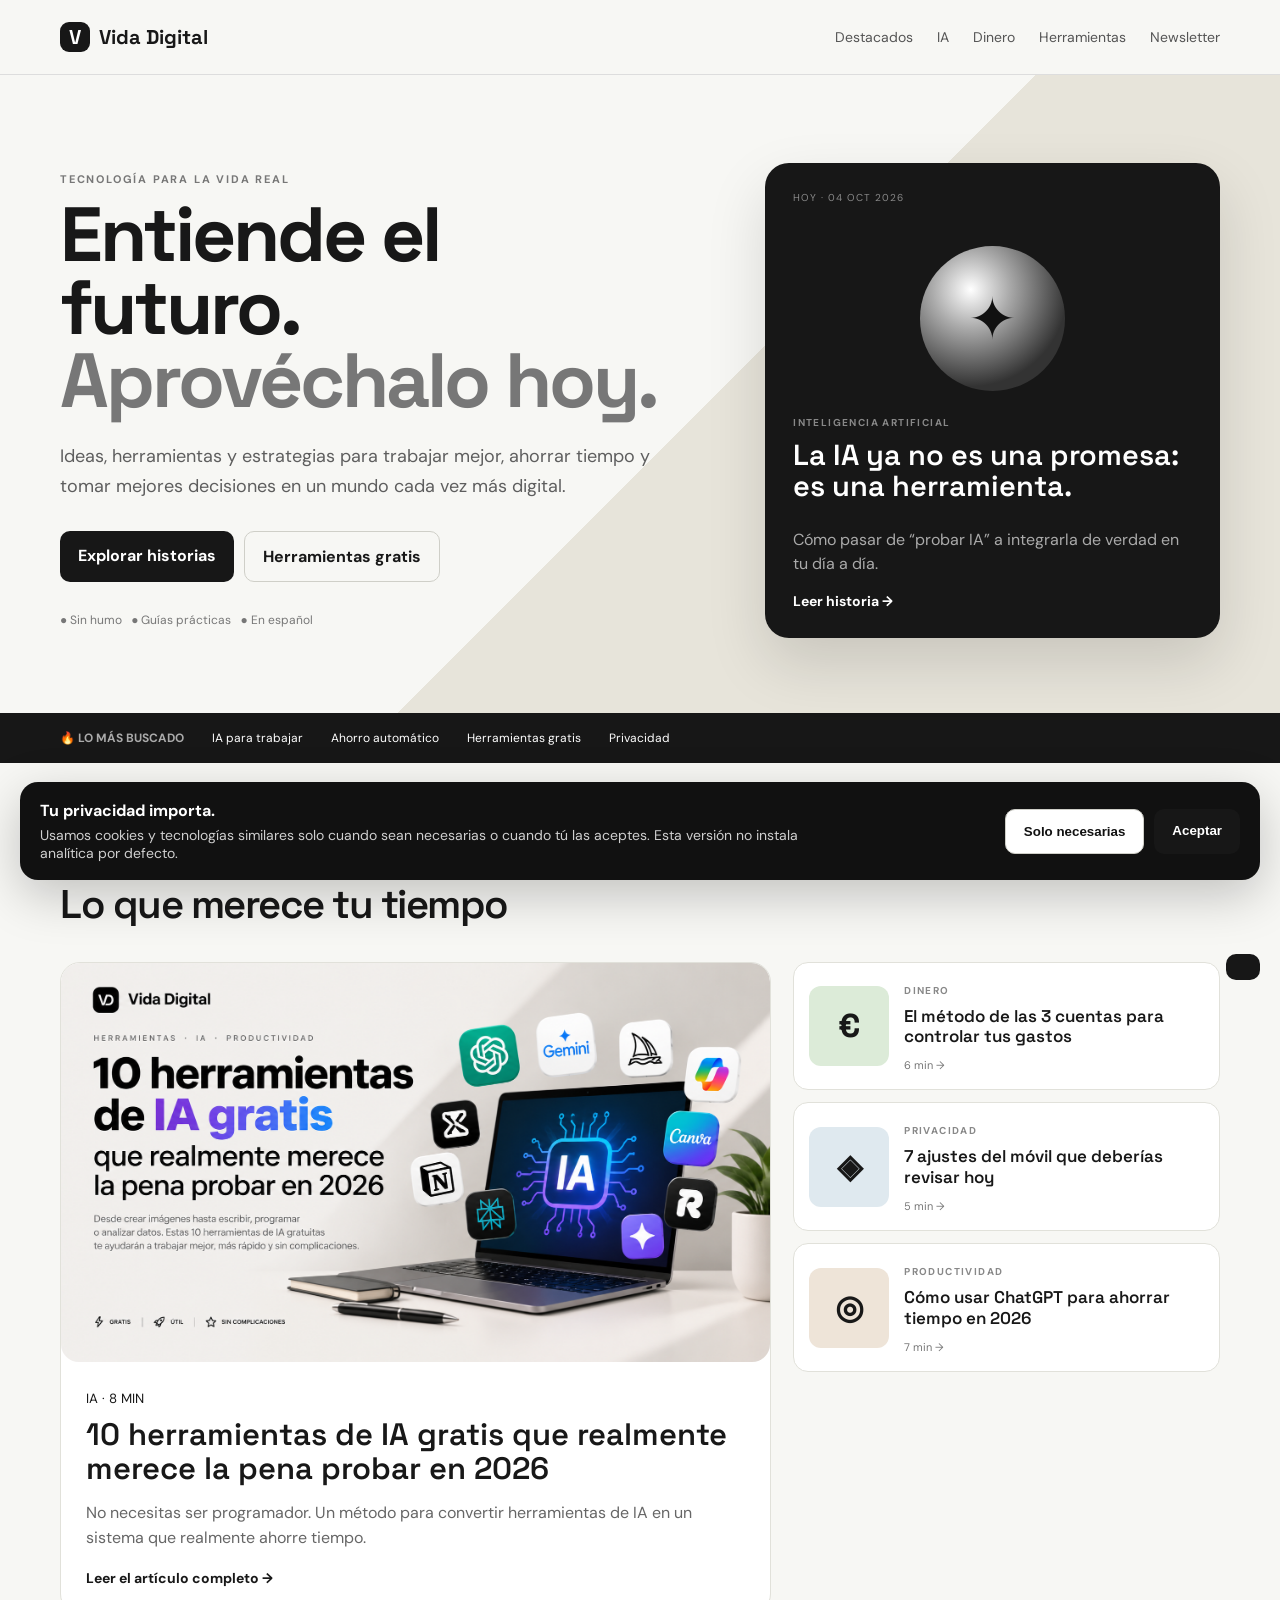
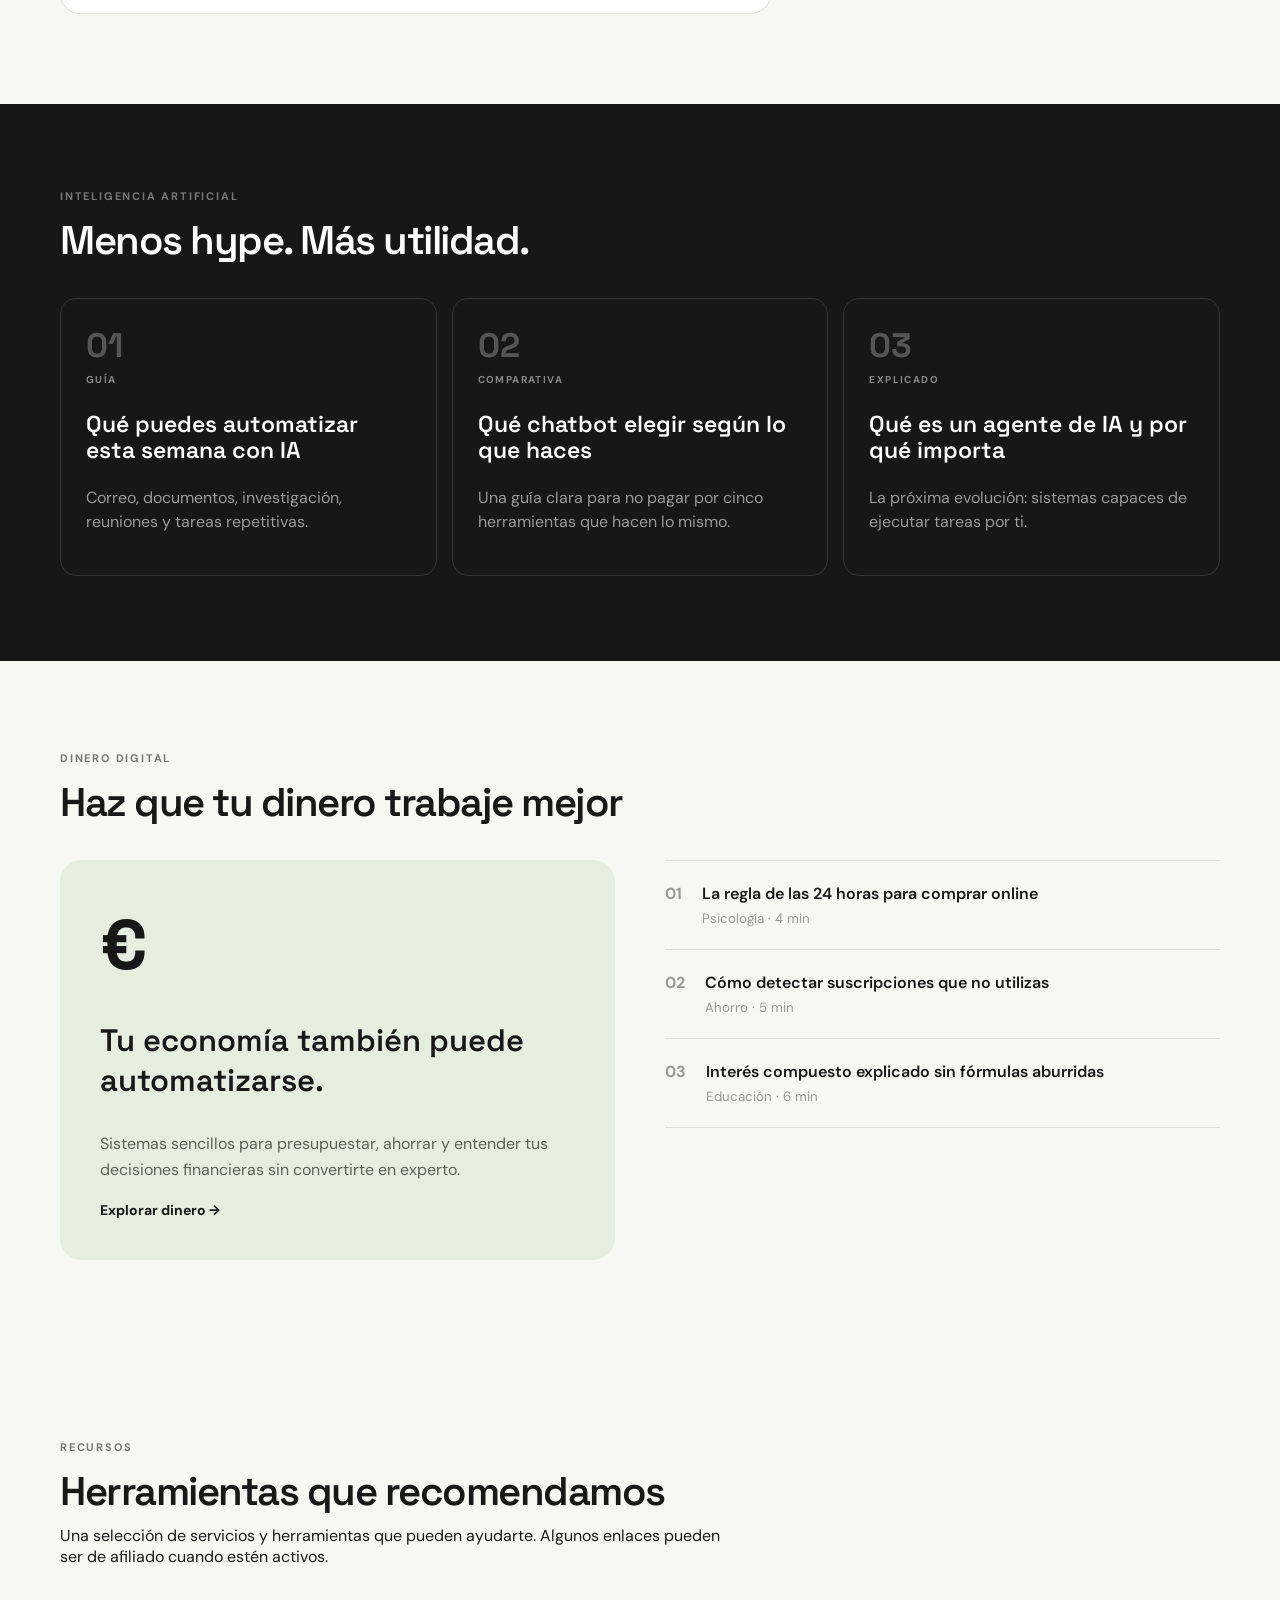
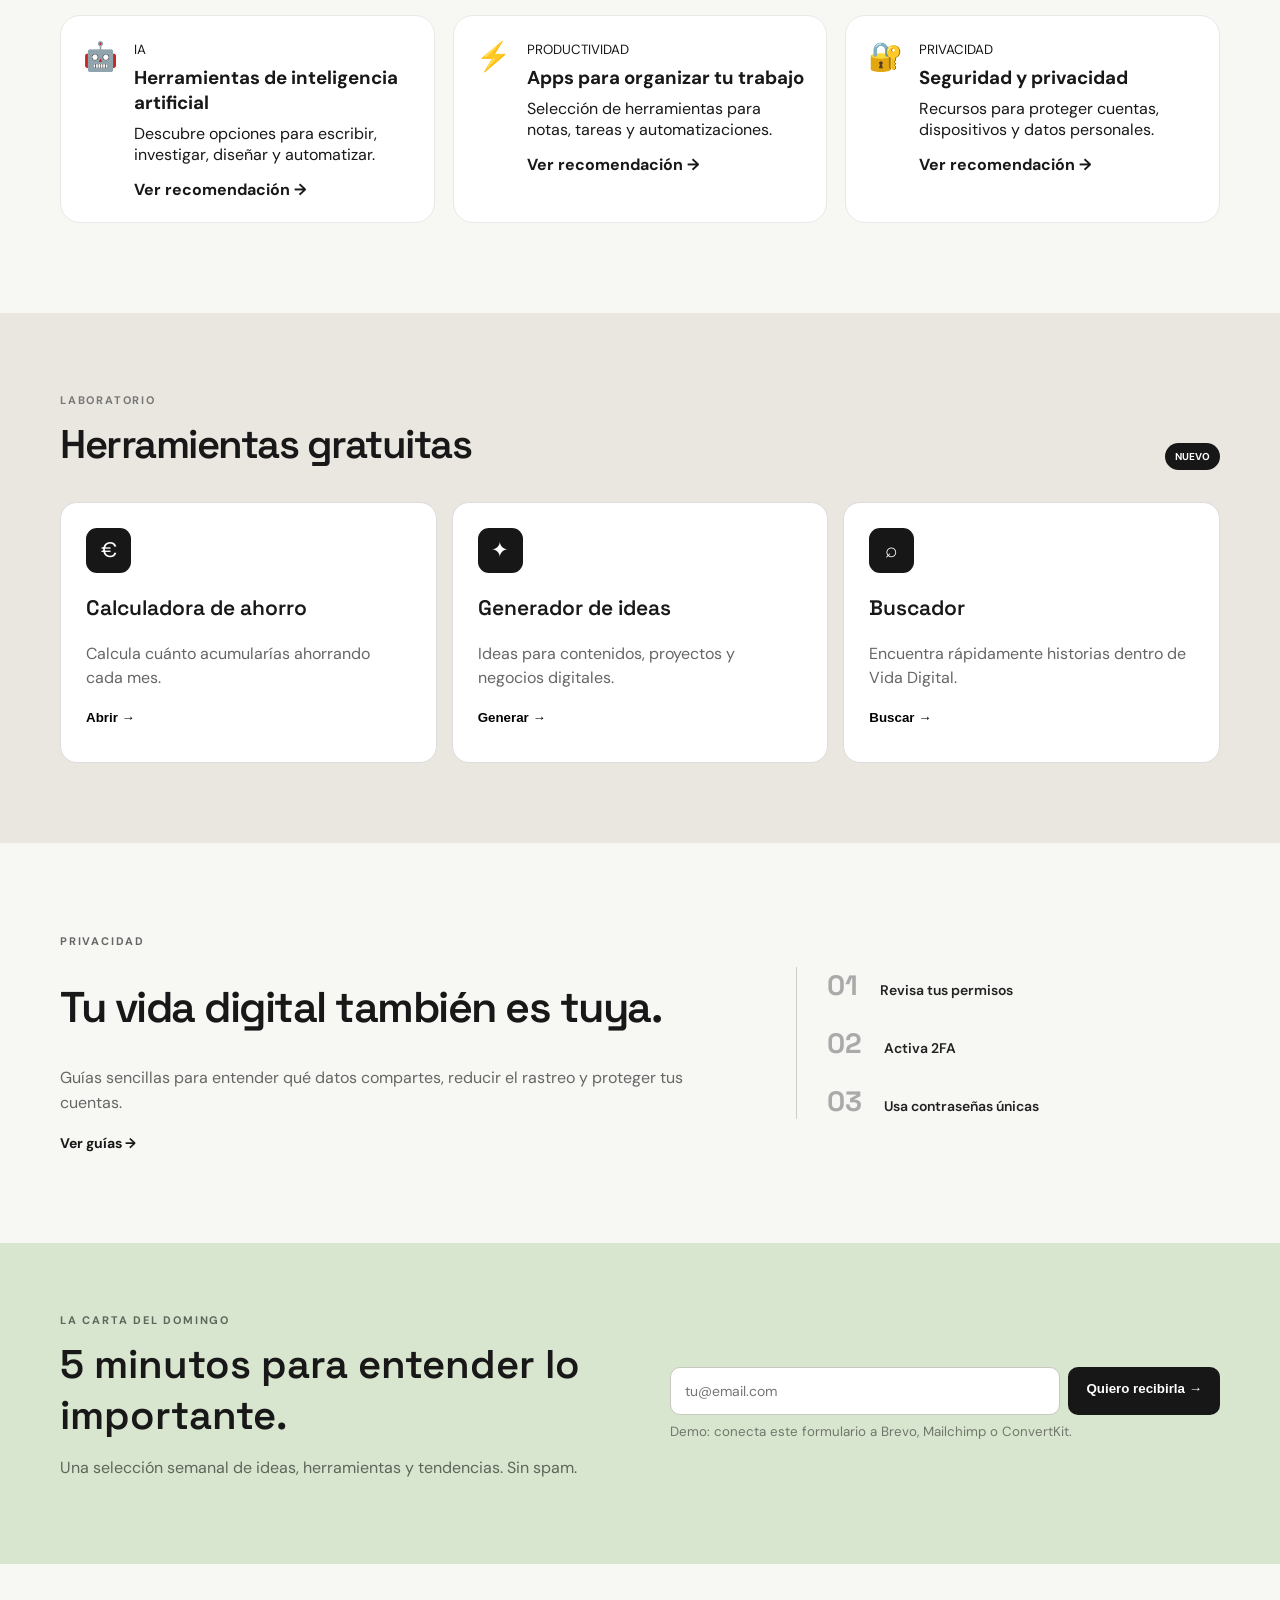
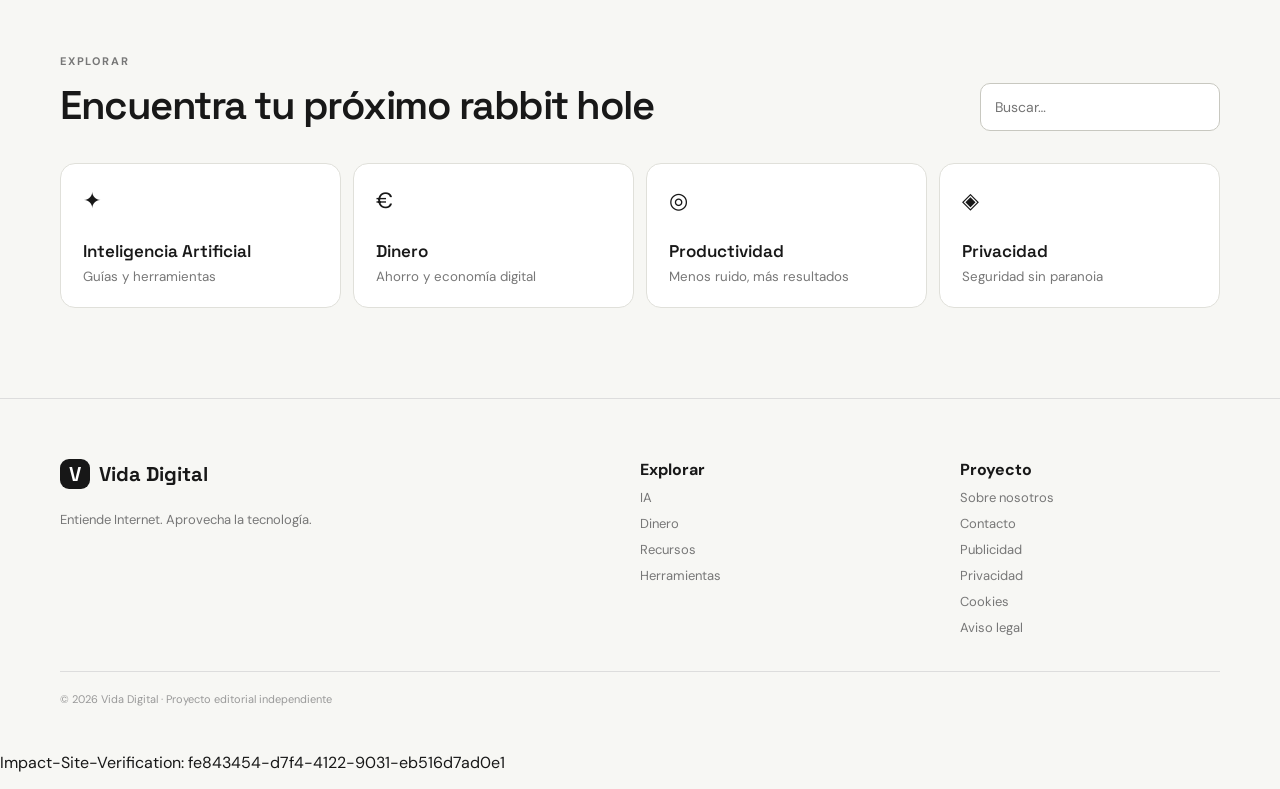
==== index.html @ 7cc4ef57 "Fix missing anchor tag in productivity article" ====
<!doctype html>
<html lang="es">
<head>
<meta charset="utf-8"><meta name="viewport" content="width=device-width,initial-scale=1">
<meta name="description" content="Vida Digital: guías prácticas sobre IA, productividad, dinero digital, privacidad y herramientas para aprovechar mejor Internet.">
<meta name="robots" content="index,follow">
<link rel="canonical" href="https://marc-hubby.github.io/via-digital/">
<meta property="og:type" content="website">
<meta property="og:title" content="Vida Digital — Entiende el futuro. Aprovéchalo hoy.">
<meta property="og:description" content="IA, herramientas, productividad, dinero digital y privacidad explicados sin humo.">
<meta property="og:url" content="https://marc-hubby.github.io/via-digital/">
<meta name="twitter:card" content="summary_large_image">
<title>Vida Digital — Entiende el futuro. Aprovéchalo hoy.</title>
<link rel="preconnect" href="https://fonts.googleapis.com"><link rel="preconnect" href="https://fonts.gstatic.com" crossorigin>
<link href="https://fonts.googleapis.com/css2?family=DM+Sans:wght@400;500;600;700&family=Space+Grotesk:wght@500;600;700&display=swap" rel="stylesheet">
<link rel="stylesheet" href="styles.css"><link rel="icon" href="favicon.ico" type="image/x-icon">
</head>
<body>
<header><div class="nav wrap"><a class="logo" href="#"><b>V</b> Vida Digital</a>
<nav id="nav"><a href="#destacados">Destacados</a><a href="#ia">IA</a><a href="#dinero">Dinero</a><a href="#herramientas">Herramientas</a><a href="#newsletter">Newsletter</a></nav>
<button class="menu" onclick="document.querySelector('nav').classList.toggle('open')">☰</button></div></header>

<main>
<section class="hero"><div class="wrap hero-grid"><div>
<p class="eyebrow">TECNOLOGÍA PARA LA VIDA REAL</p>
<h1>Entiende el futuro.<br><i>Aprovéchalo hoy.</i></h1>
<p class="lead">Ideas, herramientas y estrategias para trabajar mejor, ahorrar tiempo y tomar mejores decisiones en un mundo cada vez más digital.</p>
<div class="actions"><a class="btn dark" href="#destacados">Explorar historias</a><a class="btn light" href="#herramientas">Herramientas gratis</a></div>
<div class="proof">● Sin humo &nbsp; ● Guías prácticas &nbsp; ● En español</div>
</div>
<article class="hero-story"><div class="muted">HOY · 04 OCT 2026</div><div class="sphere">✦</div><small>INTELIGENCIA ARTIFICIAL</small><h2>La IA ya no es una promesa: es una herramienta.</h2><p>Cómo pasar de “probar IA” a integrarla de verdad en tu día a día.</p><a href="#ia">Leer historia →</a></article>
</div></section>

<div class="ticker"><div class="wrap ticker-in"><b>🔥 LO MÁS BUSCADO</b><span>IA para trabajar</span><span>Ahorro automático</span><span>Herramientas gratis</span><span>Privacidad</span></div></div>

<section id="destacados" class="section wrap"><div class="head"><div><p class="eyebrow">EDITORIAL</p><h2>Lo que merece tu tiempo</h2></div></div>
<div class="featured"><article class="main-card"><img src="ChatGPT%20Image%204%20oct%202026%2C%2014_24_33.png" alt="10 herramientas de IA gratis en 2026" style="width:100%;height:auto;display:block;border-radius:18px;"><div class="pad"><small>IA · 8 MIN</small><h3>10 herramientas de IA gratis que realmente merece la pena probar en 2026</h3><p>No necesitas ser programador. Un método para convertir herramientas de IA en un sistema que realmente ahorre tiempo.</p><a href="ia-gratis-2026.html">Leer el artículo completo →</a></div></article>
<div class="stack">
<article class="small"><div class="thumb money">€</div><div><small>DINERO</small><h3>El método de las 3 cuentas para controlar tus gastos</h3><a href="#dinero">6 min →</a></div></article>
<article class="small"><div class="thumb privacy">◈</div><div><small>PRIVACIDAD</small><h3>7 ajustes del móvil que deberías revisar hoy</h3><a href="#privacidad">5 min →</a></div></article>
<article class="small"><div class="thumb focus">◎</div><div><small>PRODUCTIVIDAD</small><h3>Cómo usar ChatGPT para ahorrar tiempo en 2026</h3><a href="como-usar-chatgpt-2026.html">7 min →</a></div></article>
</div></div></section>

<section id="ia" class="dark-section"><div class="wrap"><div class="head"><div><p class="eyebrow">INTELIGENCIA ARTIFICIAL</p><h2>Menos hype. Más utilidad.</h2></div></div>
<div class="cards"><article><em>01</em><small>GUÍA</small><h3>Qué puedes automatizar esta semana con IA</h3><p>Correo, documentos, investigación, reuniones y tareas repetitivas.</p></article>
<article><em>02</em><small>COMPARATIVA</small><h3>Qué chatbot elegir según lo que haces</h3><p>Una guía clara para no pagar por cinco herramientas que hacen lo mismo.</p></article>
<article><em>03</em><small>EXPLICADO</small><h3>Qué es un agente de IA y por qué importa</h3><p>La próxima evolución: sistemas capaces de ejecutar tareas por ti.</p></article></div></div></section>

<section id="dinero" class="section wrap"><div class="head"><div><p class="eyebrow">DINERO DIGITAL</p><h2>Haz que tu dinero trabaje mejor</h2></div></div>
<div class="money-grid"><div class="money-box"><b>€</b><h3>Tu economía también puede automatizarse.</h3><p>Sistemas sencillos para presupuestar, ahorrar y entender tus decisiones financieras sin convertirte en experto.</p><a href="#">Explorar dinero →</a></div>
<div class="list"><article><b>01</b><div>La regla de las 24 horas para comprar online<small>Psicología · 4 min</small></div></article><article><b>02</b><div>Cómo detectar suscripciones que no utilizas<small>Ahorro · 5 min</small></div></article><article><b>03</b><div>Interés compuesto explicado sin fórmulas aburridas<small>Educación · 6 min</small></div></article></div></div></section>

<section id="recursos" class="section wrap">
<div class="head"><div><p class="eyebrow">RECURSOS</p><h2>Herramientas que recomendamos</h2><p class="section-intro">Una selección de servicios y herramientas que pueden ayudarte. Algunos enlaces pueden ser de afiliado cuando estén activos.</p></div></div>
<div class="resource-grid">
<article class="resource"><span>🤖</span><div><small>IA</small><h3>Herramientas de inteligencia artificial</h3><p>Descubre opciones para escribir, investigar, diseñar y automatizar.</p><a href="#" onclick="toast('Aquí colocaremos el enlace afiliado cuando elijamos el servicio.');return false">Ver recomendación →</a></div></article>
<article class="resource"><span>⚡</span><div><small>PRODUCTIVIDAD</small><h3>Apps para organizar tu trabajo</h3><p>Selección de herramientas para notas, tareas y automatizaciones.</p><a href="#" onclick="toast('Aquí colocaremos el enlace afiliado cuando elijamos el servicio.');return false">Ver recomendación →</a></div></article>
<article class="resource"><span>🔐</span><div><small>PRIVACIDAD</small><h3>Seguridad y privacidad</h3><p>Recursos para proteger cuentas, dispositivos y datos personales.</p><a href="#" onclick="toast('Aquí colocaremos el enlace afiliado cuando elijamos el servicio.');return false">Ver recomendación →</a></div></article>
</div></section>

<section id="herramientas" class="tools"><div class="wrap"><div class="head"><div><p class="eyebrow">LABORATORIO</p><h2>Herramientas gratuitas</h2></div><b class="badge">NUEVO</b></div>
<div class="tool-grid"><article><span>€</span><h3>Calculadora de ahorro</h3><p>Calcula cuánto acumularías ahorrando cada mes.</p><button onclick="openCalc()">Abrir →</button></article>
<article><span>✦</span><h3>Generador de ideas</h3><p>Ideas para contenidos, proyectos y negocios digitales.</p><button onclick="idea()">Generar →</button><output id="idea"></output></article>
<article><span>⌕</span><h3>Buscador</h3><p>Encuentra rápidamente historias dentro de Vida Digital.</p><button onclick="document.getElementById('search').focus()">Buscar →</button></article></div></div></section>

<section id="privacidad" class="section wrap split"><div><p class="eyebrow">PRIVACIDAD</p><h2>Tu vida digital también es tuya.</h2><p>Guías sencillas para entender qué datos compartes, reducir el rastreo y proteger tus cuentas.</p><a href="#">Ver guías →</a></div><div class="steps"><b>01 <span>Revisa tus permisos</span></b><b>02 <span>Activa 2FA</span></b><b>03 <span>Usa contraseñas únicas</span></b></div></section>

<section id="newsletter" class="newsletter"><div class="wrap news-grid"><div><p class="eyebrow">LA CARTA DEL DOMINGO</p><h2>5 minutos para entender lo importante.</h2><p>Una selección semanal de ideas, herramientas y tendencias. Sin spam.</p></div>
<form onsubmit="subscribe(event)"><input id="email" type="email" placeholder="tu@email.com" required><button class="btn dark">Quiero recibirla →</button><small id="msg">Demo: conecta este formulario a Brevo, Mailchimp o ConvertKit.</small></form></div></section>

<section id="archivo" class="section wrap"><div class="head"><div><p class="eyebrow">EXPLORAR</p><h2>Encuentra tu próximo rabbit hole</h2></div><input id="search" class="search" oninput="filter()" placeholder="Buscar…"></div>
<div class="categories" id="categories"><a href="#ia">✦ <b>Inteligencia Artificial</b><small>Guías y herramientas</small></a><a href="#dinero">€ <b>Dinero</b><small>Ahorro y economía digital</small></a><a href="#productividad">◎ <b>Productividad</b><small>Menos ruido, más resultados</small></a><a href="#privacidad">◈ <b>Privacidad</b><small>Seguridad sin paranoia</small></a></div></section>
</main>

<footer><div class="wrap footer"><div><a class="logo" href="#"><b>V</b> Vida Digital</a><p>Entiende Internet. Aprovecha la tecnología.</p></div><div><strong>Explorar</strong><a href="#ia">IA</a><a href="#dinero">Dinero</a><a href="#recursos">Recursos</a><a href="#herramientas">Herramientas</a></div><div><strong>Proyecto</strong><a href="#">Sobre nosotros</a><a href="#">Contacto</a><a href="#">Publicidad</a><a href="privacy.html">Privacidad</a><a href="cookies.html">Cookies</a><a href="terms.html">Aviso legal</a></div></div><div class="wrap copy">© 2026 Vida Digital · Proyecto editorial independiente</div></footer>

<div id="modal" class="modal"><div class="modal-box"><button onclick="closeCalc()">×</button><p class="eyebrow">HERRAMIENTA</p><h2>Calculadora de ahorro</h2><label>Ahorro mensual (€)<input id="monthly" type="number" value="200"></label><label>Años<input id="years" type="number" value="5"></label><button class="btn dark" onclick="calc()">Calcular</button><div id="result"></div></div></div>
<div id="toast" class="toast"></div><script src="script.js"></script>
<div id="cookie-banner" class="cookie-banner"><div><strong>Tu privacidad importa.</strong><p>Usamos cookies y tecnologías similares solo cuando sean necesarias o cuando tú las aceptes. Esta versión no instala analítica por defecto.</p></div><div class="cookie-actions"><button class="btn light" onclick="dismissCookies(false)">Solo necesarias</button><button class="btn dark" onclick="dismissCookies(true)">Aceptar</button></div></div>
<script type="application/ld+json">{"@context":"https://schema.org","@type":"WebSite","name":"Vida Digital","url":"https://marc-hubby.github.io/via-digital/","description":"Guías prácticas sobre IA, productividad, dinero digital, privacidad y herramientas."}</script>
<p>Impact-Site-Verification: fe843454-d7f4-4122-9031-eb516d7ad0e1</p>
</body></html>
---- styles.css ----
*{box-sizing:border-box}html{scroll-behavior:smooth}body{margin:0;background:#f7f7f4;color:#181818;font-family:"DM Sans",sans-serif}a{text-decoration:none;color:inherit}.wrap{width:min(1160px,92%);margin:auto}header{position:sticky;top:0;z-index:20;background:#f7f7f4ee;backdrop-filter:blur(12px);border-bottom:1px solid #ddd}.nav{height:74px;display:flex;align-items:center;gap:28px}.logo{font:700 20px "Space Grotesk";display:flex;align-items:center;gap:9px;margin-right:auto}.logo b{display:grid;place-items:center;width:30px;height:30px;background:#171717;color:#fff;border-radius:9px}.nav nav{display:flex;gap:24px;font-size:14px;color:#555}.nav nav a:hover{color:#000}.menu{display:none;border:0;background:none;font-size:24px}.hero{padding:88px 0 75px;background:linear-gradient(135deg,#f7f7f4 54%,#e7e4da 54%)}.hero-grid{display:grid;grid-template-columns:1.1fr .8fr;gap:80px;align-items:center}.eyebrow{font-size:11px;letter-spacing:1.8px;font-weight:700;color:#777;margin:0 0 12px}.hero h1{font:700 clamp(45px,6vw,78px)/.95 "Space Grotesk";letter-spacing:-3px;margin:0 0 25px}.hero h1 i{font-style:normal;color:#777}.lead{font-size:18px;line-height:1.65;color:#5e5e5e;max-width:620px}.actions{display:flex;gap:10px;margin:30px 0}.btn{border:0;border-radius:10px;padding:14px 18px;font-weight:700;cursor:pointer;display:inline-flex;justify-content:center}.dark{background:#171717;color:#fff}.light{border:1px solid #cfcfc8;background:transparent}.proof{font-size:12px;color:#777}.hero-story{background:#171717;color:#fff;border-radius:24px;padding:28px;min-height:420px;display:flex;flex-direction:column;box-shadow:0 25px 60px #0002}.muted{font-size:10px;letter-spacing:1px;color:#888;display:flex;justify-content:space-between}.sphere{width:145px;height:145px;border-radius:50%;display:grid;place-items:center;font-size:58px;margin:42px auto 25px;background:radial-gradient(circle at 35% 30%,#fff,#aaa 28%,#333 70%);color:#111}.hero-story small,.card-body small,.small small,.cards small{font-size:10px;letter-spacing:1.4px;font-weight:700;color:#888}.hero-story h2{font:600 29px/1.08 "Space Grotesk";margin:10px 0}.hero-story p{color:#aaa;line-height:1.5}.hero-story a{margin-top:auto;font-weight:700;font-size:14px}.ticker{background:#171717;color:#fff}.ticker-in{height:50px;display:flex;align-items:center;gap:28px;overflow:hidden;white-space:nowrap;font-size:12px}.ticker-in b{color:#aaa}.section{padding:90px 0}.head{display:flex;justify-content:space-between;align-items:end;margin-bottom:32px}.head h2{font:600 40px "Space Grotesk";letter-spacing:-1.5px;margin:0}.head>a{font-size:13px;font-weight:700}.featured{display:grid;grid-template-columns:1.25fr .75fr;gap:22px}.main-card{background:#fff;border:1px solid #e1e1da;border-radius:20px;overflow:hidden}.visual{height:300px;display:grid;place-items:center}.ai{background:linear-gradient(135deg,#d8d6ff,#8986c5)}.visual b{font:700 105px "Space Grotesk";color:#fff8}.pad{padding:25px}.pad h3{font:600 31px/1.1 "Space Grotesk";margin:9px 0}.pad p{color:#666;line-height:1.55}.pad a,.money-box a,.split a{font-size:14px;font-weight:700}.stack{display:flex;flex-direction:column;gap:12px}.small{background:#fff;border:1px solid #e1e1da;border-radius:15px;padding:15px;display:flex;gap:15px;align-items:center}.thumb{width:80px;height:80px;border-radius:12px;display:grid;place-items:center;font:700 33px "Space Grotesk";flex:none}.money{background:#dcebd8}.privacy{background:#dfe9ef}.focus{background:#eee4d8}.small h3{font:600 17px/1.2 "Space Grotesk";margin:7px 0}.small a{font-size:11px;color:#777}.dark-section{background:#171717;color:#fff;padding:85px 0}.dark-section .head h2{color:#fff}.cards{display:grid;grid-template-columns:repeat(3,1fr);gap:15px}.cards article{border:1px solid #333;border-radius:16px;padding:25px;min-height:265px}.cards em{font:700 34px "Space Grotesk";color:#555;display:block;font-style:normal}.cards h3{font:600 23px/1.15 "Space Grotesk"}.cards p{color:#999;line-height:1.5}.money-grid{display:grid;grid-template-columns:1fr 1fr;gap:50px}.money-box{background:#e6efdf;border-radius:22px;padding:40px}.money-box>b{font:700 70px "Space Grotesk"}.money-box h3{font:600 31px "Space Grotesk"}.money-box p{color:#5c6258;line-height:1.6}.list{border-top:1px solid #ddd}.list article{display:flex;gap:20px;padding:22px 0;border-bottom:1px solid #ddd;font-weight:600}.list article>b{color:#999}.list small{display:block;color:#999;margin-top:6px;font-weight:400}.tools{background:#e9e7df;padding:80px 0}.badge{font-size:10px;background:#171717;color:#fff;border-radius:20px;padding:7px 10px}.tool-grid{display:grid;grid-template-columns:repeat(3,1fr);gap:15px}.tool-grid article{background:#fff;border:1px solid #ddd;border-radius:17px;padding:25px}.tool-grid article>span{width:45px;height:45px;border-radius:11px;background:#171717;color:#fff;display:grid;place-items:center;font-size:21px}.tool-grid h3{font:600 21px "Space Grotesk"}.tool-grid p{color:#666;line-height:1.5}.tool-grid button{border:0;background:none;padding:0;font-weight:700;cursor:pointer}.tool-grid output{display:block;color:#666;font-size:12px;margin-top:10px}.split{display:grid;grid-template-columns:1.2fr .8fr;gap:100px;align-items:center}.split h2{font:600 43px/1 "Space Grotesk";letter-spacing:-1.5px}.split p{color:#666;line-height:1.6}.steps{border-left:1px solid #ccc;padding-left:30px;display:grid;gap:22px}.steps b{font:700 28px "Space Grotesk";color:#aaa}.steps span{font:600 14px "DM Sans";color:#222;margin-left:15px}.newsletter{background:#d8e5cf;padding:70px 0}.news-grid{display:grid;grid-template-columns:1fr 1fr;gap:60px;align-items:center}.newsletter h2{font:600 40px "Space Grotesk";margin:0 0 10px}.newsletter p{color:#5e665a}.newsletter form{display:grid;grid-template-columns:1fr auto;gap:8px}.newsletter input,.search{border:1px solid #c8c8c0;background:#fff;border-radius:10px;padding:14px;font:14px "DM Sans";outline:none}.newsletter small{grid-column:1/-1;color:#70776a}.categories{display:grid;grid-template-columns:repeat(4,1fr);gap:12px}.categories a{background:#fff;border:1px solid #e0e0da;border-radius:15px;padding:22px;display:block}.categories a:first-letter{font-size:22px}.categories b{display:block;font:600 17px "Space Grotesk";margin-top:25px}.categories small{color:#777;display:block;margin-top:6px}.search{width:240px}footer{border-top:1px solid #ddd}.footer{display:grid;grid-template-columns:2fr 1fr 1fr;gap:60px;padding:60px 0 35px}.footer>div{display:flex;flex-direction:column;gap:9px}.footer .logo{margin:0}.footer p,.footer a:not(.logo){color:#777;font-size:13px}.copy{border-top:1px solid #ddd;padding:20px 0 30px;color:#999;font-size:11px}.modal{display:none;position:fixed;inset:0;background:#0008;z-index:50;place-items:center}.modal.open{display:grid}.modal-box{position:relative;background:#fff;border-radius:20px;padding:30px;width:min(430px,90%)}.modal-box>button{position:absolute;right:15px;top:10px;border:0;background:none;font-size:25px;cursor:pointer}.modal-box label{display:block;font-size:13px;font-weight:700;margin:15px 0}.modal-box input{display:block;width:100%;margin-top:6px;padding:12px;border:1px solid #ddd;border-radius:8px}.modal-box #result{font:700 25px "Space Grotesk";margin-top:20px}.toast{position:fixed;right:20px;bottom:20px;background:#171717;color:#fff;padding:13px 17px;border-radius:10px;transform:translateY(100px);transition:.25s;z-index:60}.toast.show{transform:none}@media(max-width:850px){.nav nav{display:none}.nav nav.open{display:flex;position:absolute;top:74px;left:0;right:0;background:#f7f7f4;flex-direction:column;padding:20px}.menu{display:block}.hero-grid,.featured,.money-grid,.split,.news-grid{grid-template-columns:1fr;gap:35px}.cards,.tool-grid{grid-template-columns:1fr}.categories{grid-template-columns:1fr 1fr}.hero{padding-top:55px}.footer{grid-template-columns:1fr 1fr}.head h2{font-size:32px}}@media(max-width:540px){.hero h1{font-size:47px}.section{padding:65px 0}.categories,.footer{grid-template-columns:1fr}.newsletter form{grid-template-columns:1fr}.newsletter small{grid-column:auto}.head{align-items:start;gap:18px;flex-direction:column}.search{width:100%}.actions{flex-wrap:wrap}.hero-story{min-height:380px}}


/* v2: recursos, cookies y pequeños detalles de conversión */
.section-intro{max-width:680px;color:var(--muted);margin-top:8px}.resource-grid{display:grid;grid-template-columns:repeat(3,1fr);gap:18px}.resource{border:1px solid #e8e8e8;border-radius:20px;padding:22px;display:flex;gap:16px;background:#fff}.resource>span{font-size:28px}.resource h3{margin:6px 0 8px}.resource p{color:var(--muted);margin:0 0 14px}.resource a{font-weight:700}.cookie-banner{position:fixed;left:20px;right:20px;bottom:20px;z-index:50;background:#111;color:#fff;border-radius:18px;padding:18px 20px;display:flex;align-items:center;justify-content:space-between;gap:20px;box-shadow:0 15px 50px rgba(0,0,0,.22)}.cookie-banner p{margin:5px 0 0;color:#cfcfcf;max-width:760px;font-size:14px}.cookie-actions{display:flex;gap:10px;flex-shrink:0}.cookie-banner .light{background:#fff;color:#111}@media(max-width:800px){.resource-grid{grid-template-columns:1fr}.cookie-banner{flex-direction:column;align-items:flex-start}.cookie-actions{width:100%}.cookie-actions button{flex:1}}
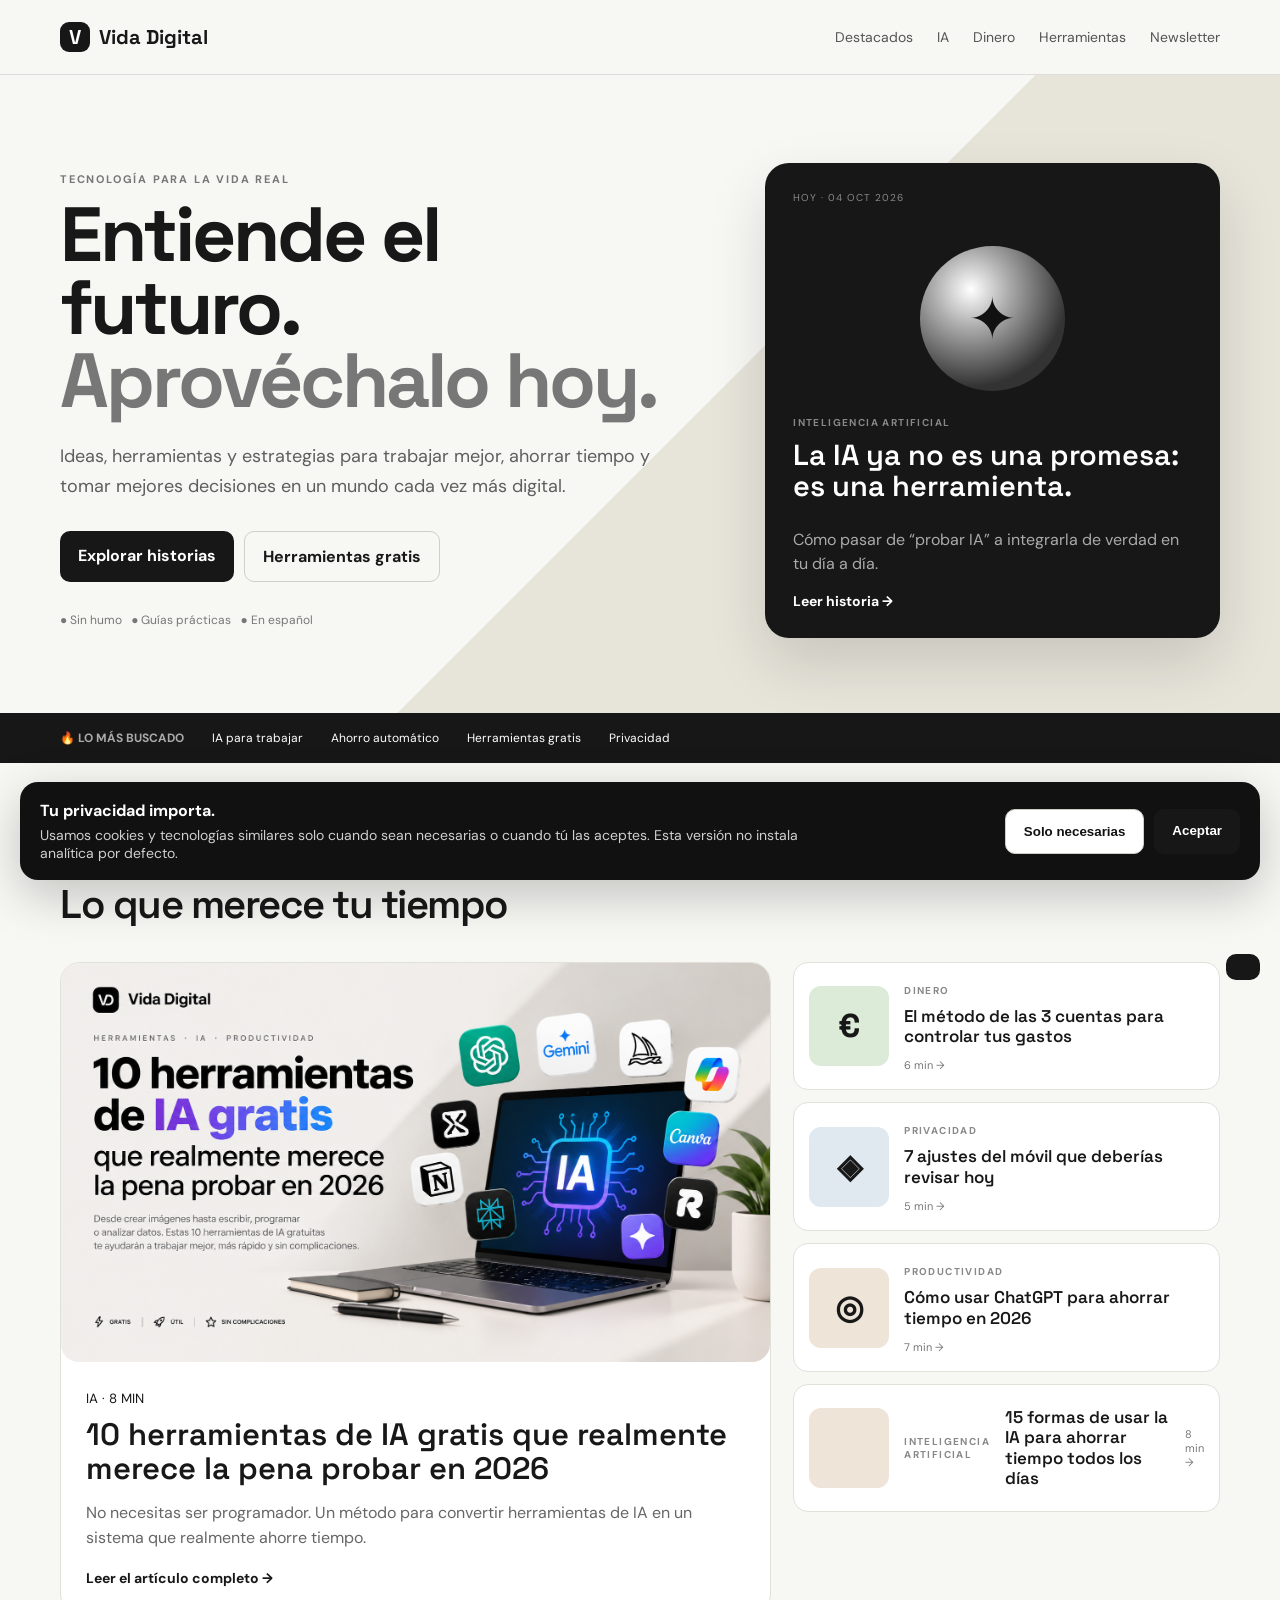
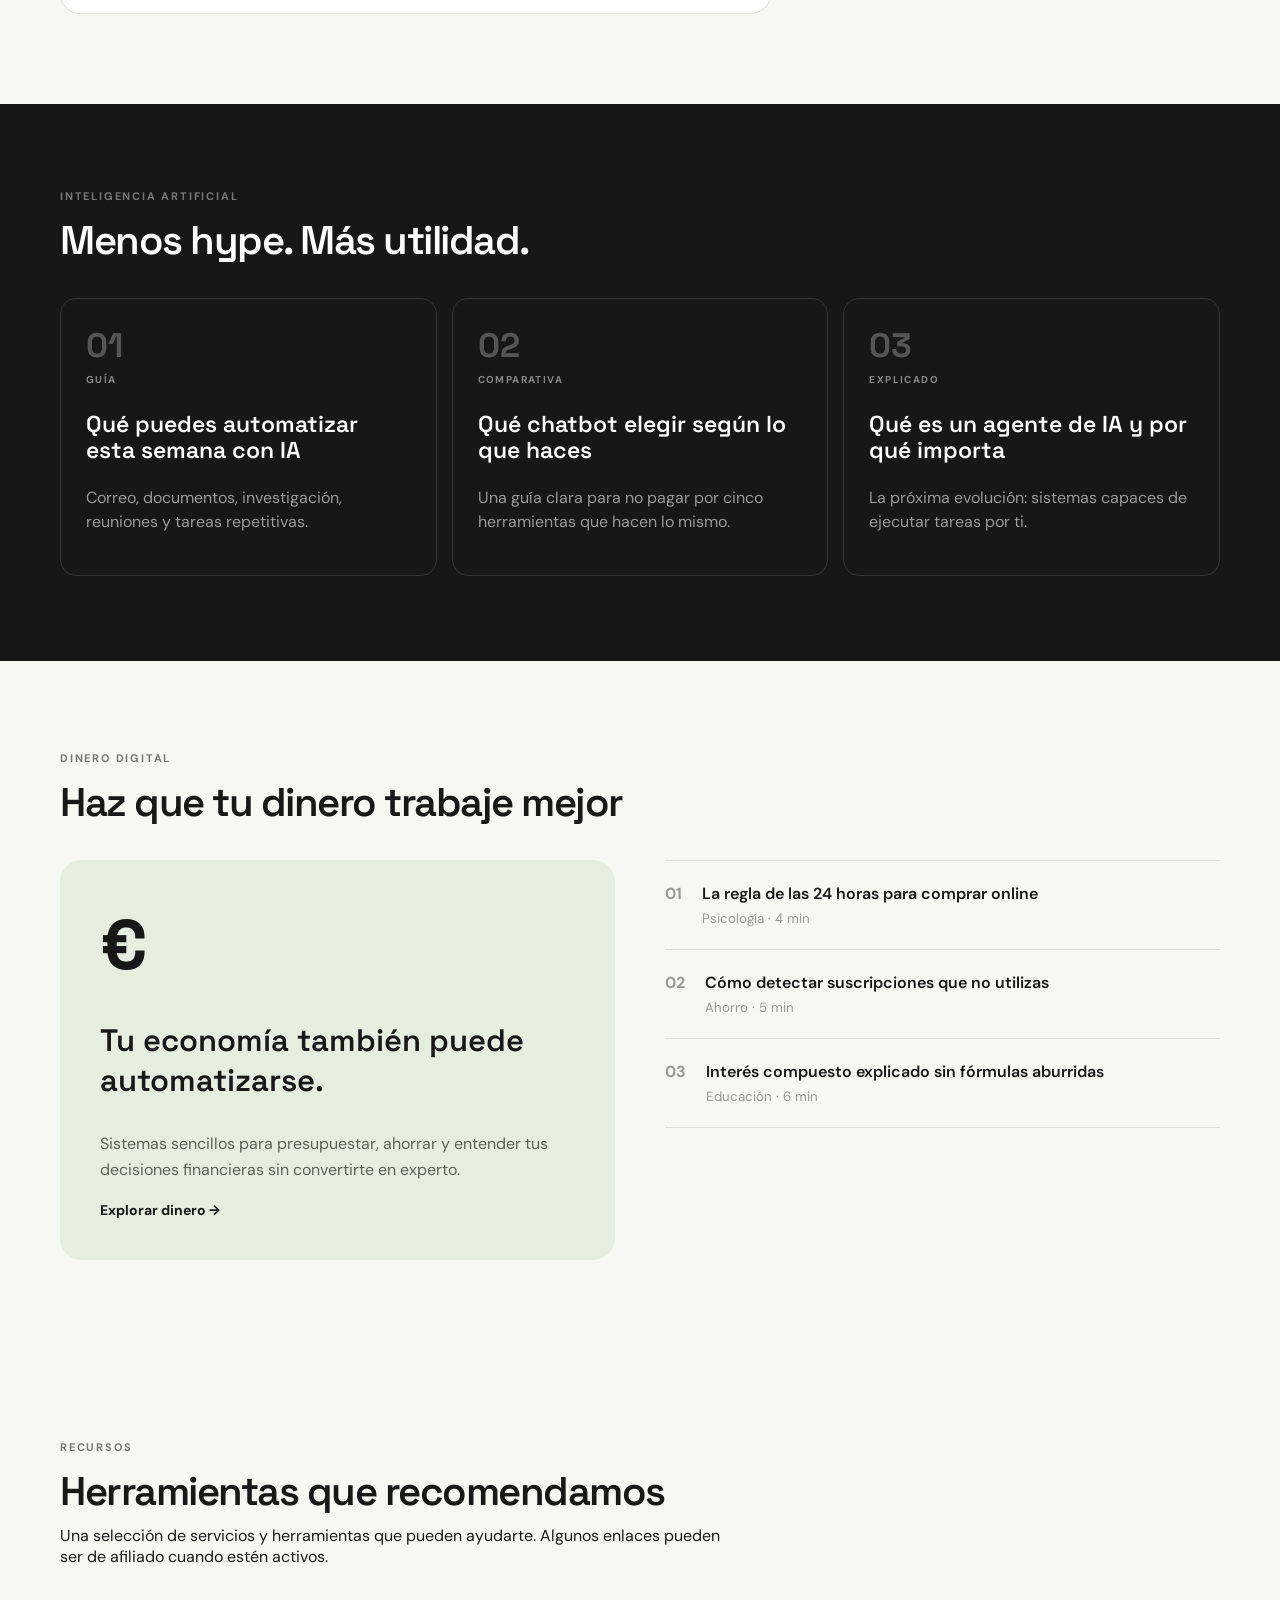
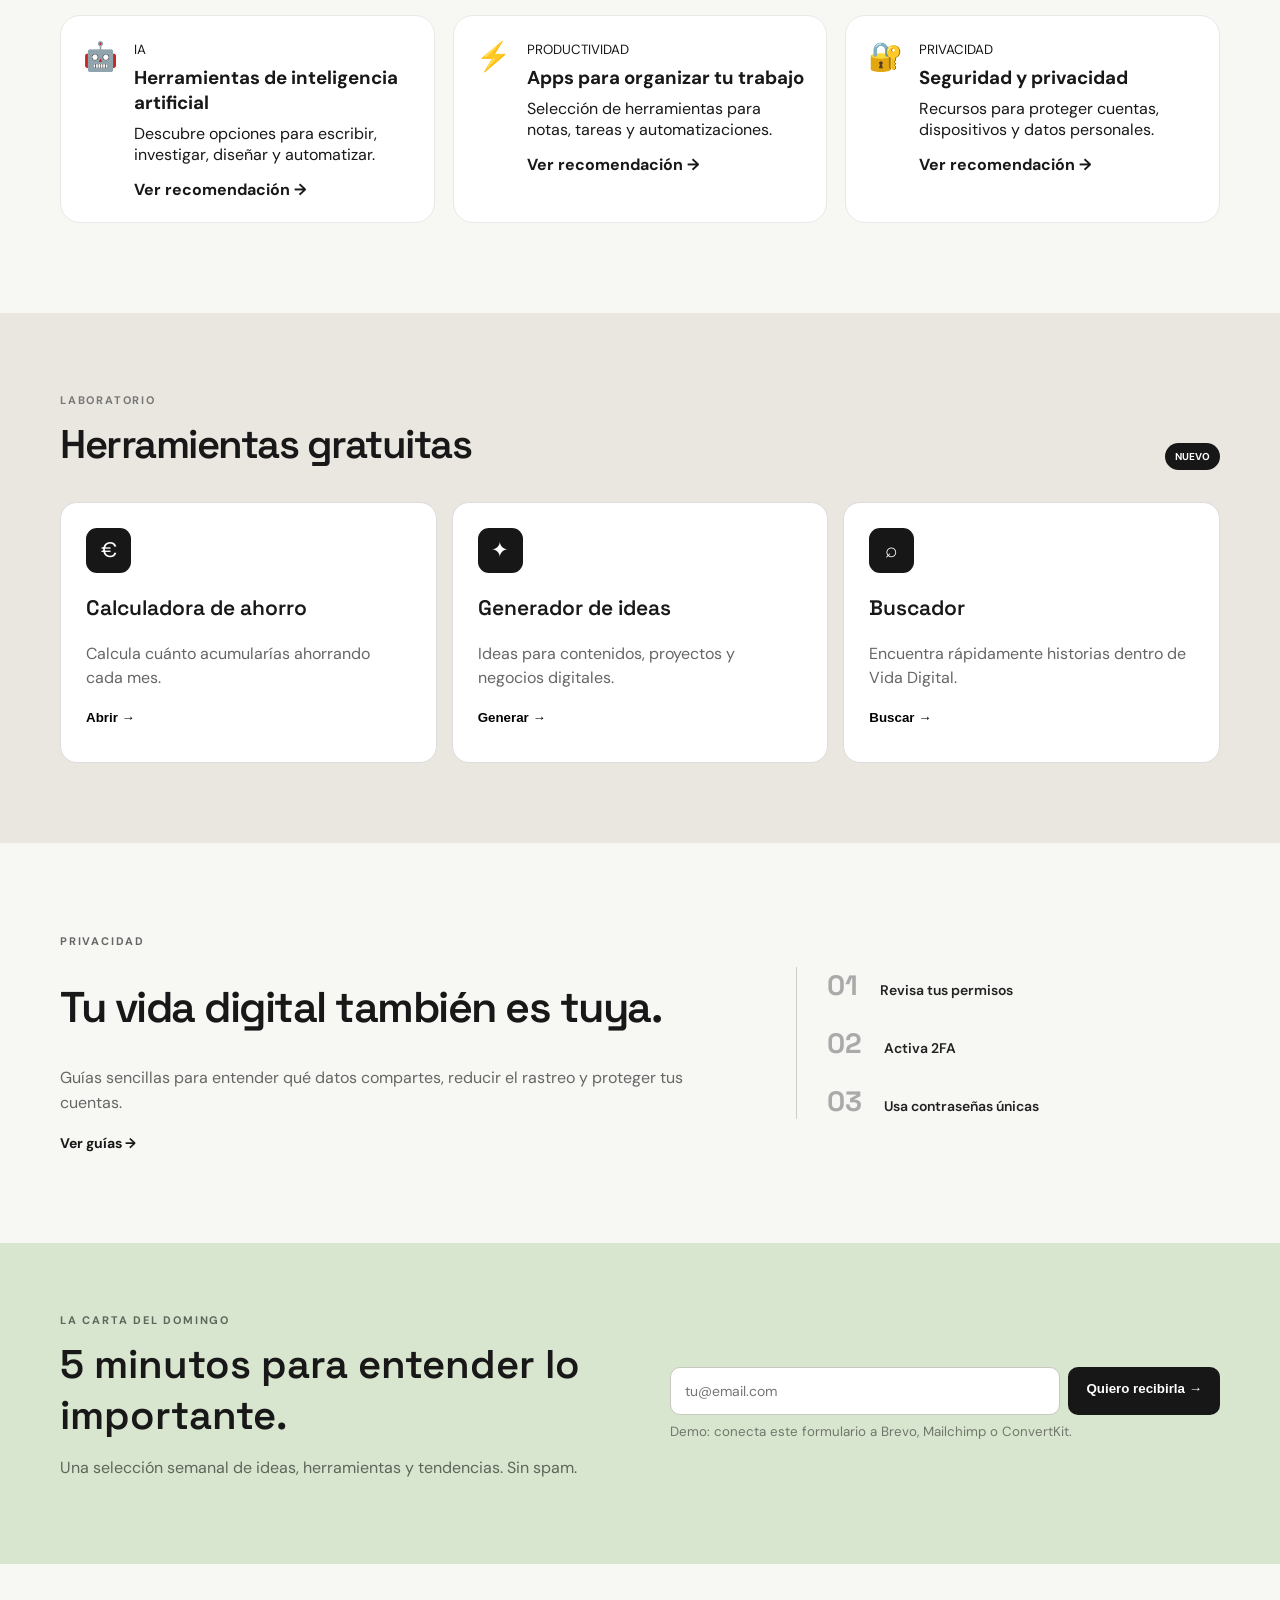
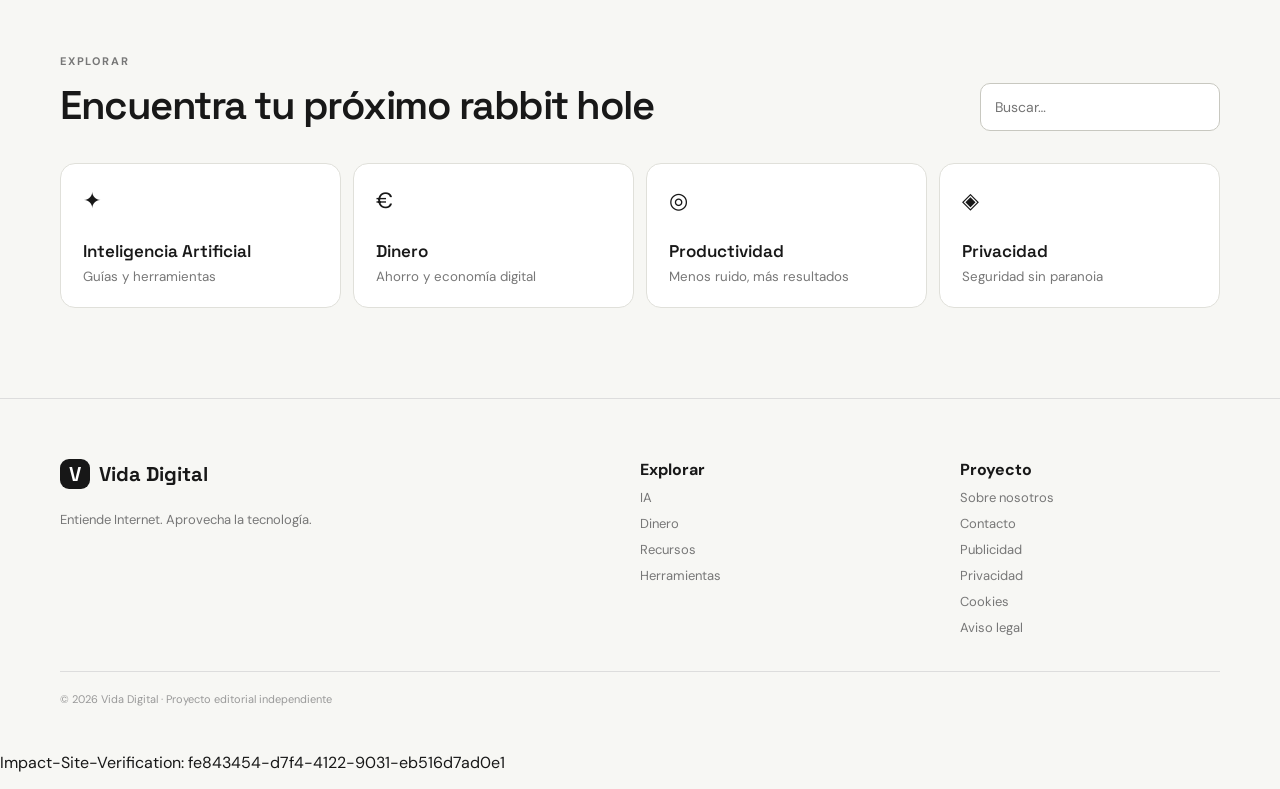
==== commit c43154dc: "Add article about AI time-saving methods" ====
--- a/index.html
+++ b/index.html
@@ -2,18 +2,36 @@
 <html lang="es">
 <head>
 <meta charset="utf-8"><meta name="viewport" content="width=device-width,initial-scale=1">
-<meta name="description" content="Vida Digital: guías prácticas sobre IA, productividad, dinero digital, privacidad y herramientas para aprovechar mejor Internet.">
+<meta name="description" content="Vida Digital: IA, tecnología, productividad, dinero digital y privacidad. Guías prácticas, herramientas y consejos para aprovechar mejor Internet.">
 <meta name="robots" content="index,follow">
 <link rel="canonical" href="https://marc-hubby.github.io/via-digital/">
 <meta property="og:type" content="website">
-<meta property="og:title" content="Vida Digital — Entiende el futuro. Aprovéchalo hoy.">
+<meta property="og:title" content="Vida Digital – IA, tecnología, productividad y dinero">
 <meta property="og:description" content="IA, herramientas, productividad, dinero digital y privacidad explicados sin humo.">
 <meta property="og:url" content="https://marc-hubby.github.io/via-digital/">
 <meta name="twitter:card" content="summary_large_image">
-<title>Vida Digital — Entiende el futuro. Aprovéchalo hoy.</title>
+<title>Vida Digital – IA, tecnología, productividad y dinero</title>
 <link rel="preconnect" href="https://fonts.googleapis.com"><link rel="preconnect" href="https://fonts.gstatic.com" crossorigin>
 <link href="https://fonts.googleapis.com/css2?family=DM+Sans:wght@400;500;600;700&family=Space+Grotesk:wght@500;600;700&display=swap" rel="stylesheet">
 <link rel="stylesheet" href="styles.css"><link rel="icon" href="favicon.ico" type="image/x-icon">
+<!-- Google tag (gtag.js) -->
+<script async src="https://www.googletagmanager.com/gtag/js?id=G-N0QZF58JJT"></script>
+<script>
+  window.dataLayer = window.dataLayer || [];
+  function gtag(){dataLayer.push(arguments);}
+  gtag('js', new Date());
+
+  gtag('config', 'G-N0QZF58JJT');
+</script>
+<!-- Google tag (gtag.js) -->
+<script async src="https://www.googletagmanager.com/gtag/js?id=G-1L1CSK7SK8"></script>
+<script>
+  window.dataLayer = window.dataLayer || [];
+  function gtag(){dataLayer.push(arguments);}
+  gtag('js', new Date());
+
+  gtag('config', 'G-1L1CSK7SK8');
+</script>
 </head>
 <body>
 <header><div class="nav wrap"><a class="logo" href="#"><b>V</b> Vida Digital</a>
@@ -39,6 +57,7 @@
 <article class="small"><div class="thumb money">€</div><div><small>DINERO</small><h3>El método de las 3 cuentas para controlar tus gastos</h3><a href="#dinero">6 min →</a></div></article>
 <article class="small"><div class="thumb privacy">◈</div><div><small>PRIVACIDAD</small><h3>7 ajustes del móvil que deberías revisar hoy</h3><a href="#privacidad">5 min →</a></div></article>
 <article class="small"><div class="thumb focus">◎</div><div><small>PRODUCTIVIDAD</small><h3>Cómo usar ChatGPT para ahorrar tiempo en 2026</h3><a href="como-usar-chatgpt-2026.html">7 min →</a></div></article>
+<article class="small"><div class="thumb focus"></div><small>INTELIGENCIA ARTIFICIAL</small><h3>15 formas de usar la IA para ahorrar tiempo todos los días</h3><a href="15-formas-ia-ahorrar-tiempo-2026.html">8 min →</a></article>
 </div></div></section>
 
 <section id="ia" class="dark-section"><div class="wrap"><div class="head"><div><p class="eyebrow">INTELIGENCIA ARTIFICIAL</p><h2>Menos hype. Más utilidad.</h2></div></div>
